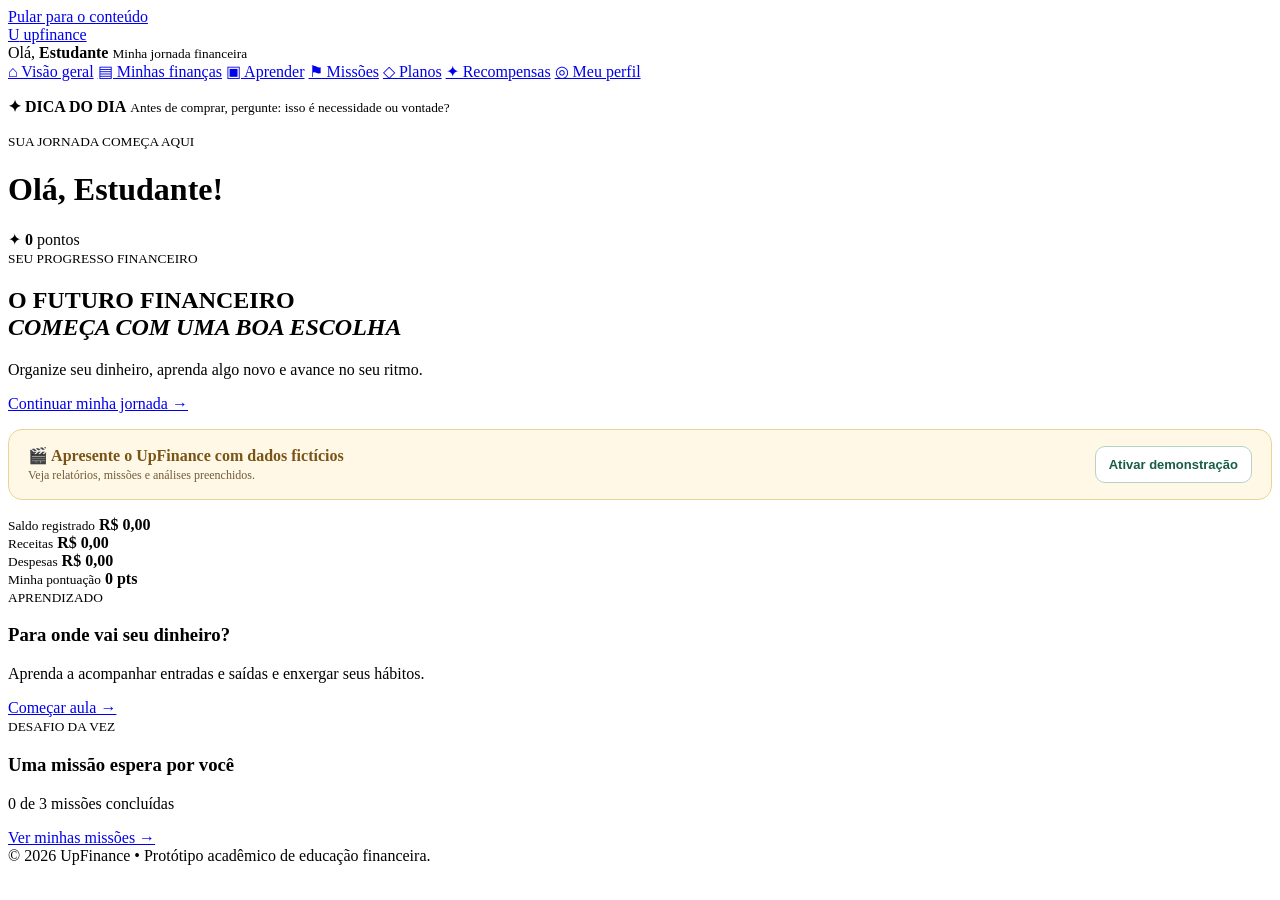
==== index.html @ fea86333 "Create index.html for UpFinance application This HTML file serves as the main structure for the UpFi" ====
<!doctype html>
<html lang="pt-BR">
<head>
  <meta charset="utf-8">
  <meta name="viewport" content="width=device-width, initial-scale=1">
  <meta name="description" content="UpFinance — Educação financeira para crianças, jovens e adultos.">
  <title>UpFinance • Educação Financeira</title>
  <link rel="stylesheet" href="style.css">
</head>

<body>
  <a class="skip" href="#main">Pular para o conteúdo</a>

  <aside>
    <a class="logo" href="index.html">
      <span class="logo-mark">U</span>
      upfinance
    </a>

    <div class="user">
      Olá, <strong id="sideName">Estudante</strong>
      <small>Minha jornada financeira</small>
    </div>

    <nav aria-label="Navegação principal">
      <a href="index.html" class="active" aria-current="page">⌂ Visão geral</a>
      <a href="financas.html">▤ Minhas finanças</a>
      <a href="aprender.html">▣ Aprender</a>
      <a href="missoes.html">⚑ Missões</a>
      <a href="planos.html">◇ Planos</a>
      <a href="recompensas.html">✦ Recompensas</a>
      <a href="perfil.html">◎ Meu perfil</a>
    </nav>

    <p class="tip">
      <strong>✦ DICA DO DIA</strong>
      <small id="tipText">
        Antes de comprar, pergunte: isso é necessidade ou vontade?
      </small>
    </p>
  </aside>

  <main id="main">
    <header>
      <div>
        <small>SUA JORNADA COMEÇA AQUI</small>
        <h1 id="hello">Olá!</h1>
      </div>
      <div class="points" aria-live="polite">
        ✦ <b id="pointsTop">0</b> pontos
      </div>
    </header>

    <section id="home">
      <div class="hero">
        <small>SEU PROGRESSO FINANCEIRO</small>
        <h2>
          O FUTURO FINANCEIRO
<br>
          <em>COMEÇA COM UMA
BOA ESCOLHA</em>
        </h2>
        <p>
          Organize seu dinheiro, aprenda algo novo
          e avance no seu ritmo.
        </p>
        <a class="btn light" href="missoes.html">
          Continuar minha jornada →
        </a>
      </div>

      <div class="stats">
        <article>
          <small>Saldo registrado</small>
          <b id="balance">R$ 0,00</b>
        </article>
        <article>
          <small>Receitas</small>
          <b id="income" class="in">R$ 0,00</b>
        </article>
        <article>
          <small>Despesas</small>
          <b id="expense" class="out">R$ 0,00</b>
        </article>
        <article>
          <small>Minha pontuação</small>
          <b id="points">0 pts</b>
        </article>
      </div>

      <div class="grid">
        <article class="card">
          <small>APRENDIZADO</small>
          <h3>Para onde vai seu dinheiro?</h3>
          <p>
            Aprenda a acompanhar entradas e saídas
            e enxergar seus hábitos.
          </p>
          <a href="trilha.html?tipo=teens">
            Começar aula →
          </a>
        </article>

        <article class="card">
          <small>DESAFIO DA VEZ</small>
          <h3>Uma missão espera por você</h3>
          <div class="bar" id="progressWrap"
               role="progressbar"
               aria-valuemin="0"
               aria-valuemax="3">
            <i id="progress"></i>
          </div>
          <p id="progressText">
            0 de 3 missões concluídas
          </p>
          <a href="missoes.html">Ver minhas missões →</a>
        </article>
      </div>
    </section>

    <!-- FINANÇAS -->
    

    <!-- APRENDER -->
    

    
    

    <!-- PLANOS -->


    <!-- RECOMPENSAS -->
    

    <!-- PERFIL -->
    

    <footer>
      © 2026 UpFinance • Protótipo acadêmico de educação financeira.
    </footer>
  </main>

  <div id="toast" aria-live="polite"></div>
  <script src="../JavaScript/script.js"></script>
<script src="../JavaScript/insights.js"></script>

  <script>
  document
    .querySelectorAll("[data-plan]")
    .forEach(function (button) {
      button.addEventListener("click", function () {
        document.getElementById("plansMessage").textContent =
          "Plano " +
          button.dataset.plan +
          " selecionado para demonstração. " +
          "Nenhuma cobrança será realizada.";
      });
    });
</script>
</body>
</html>
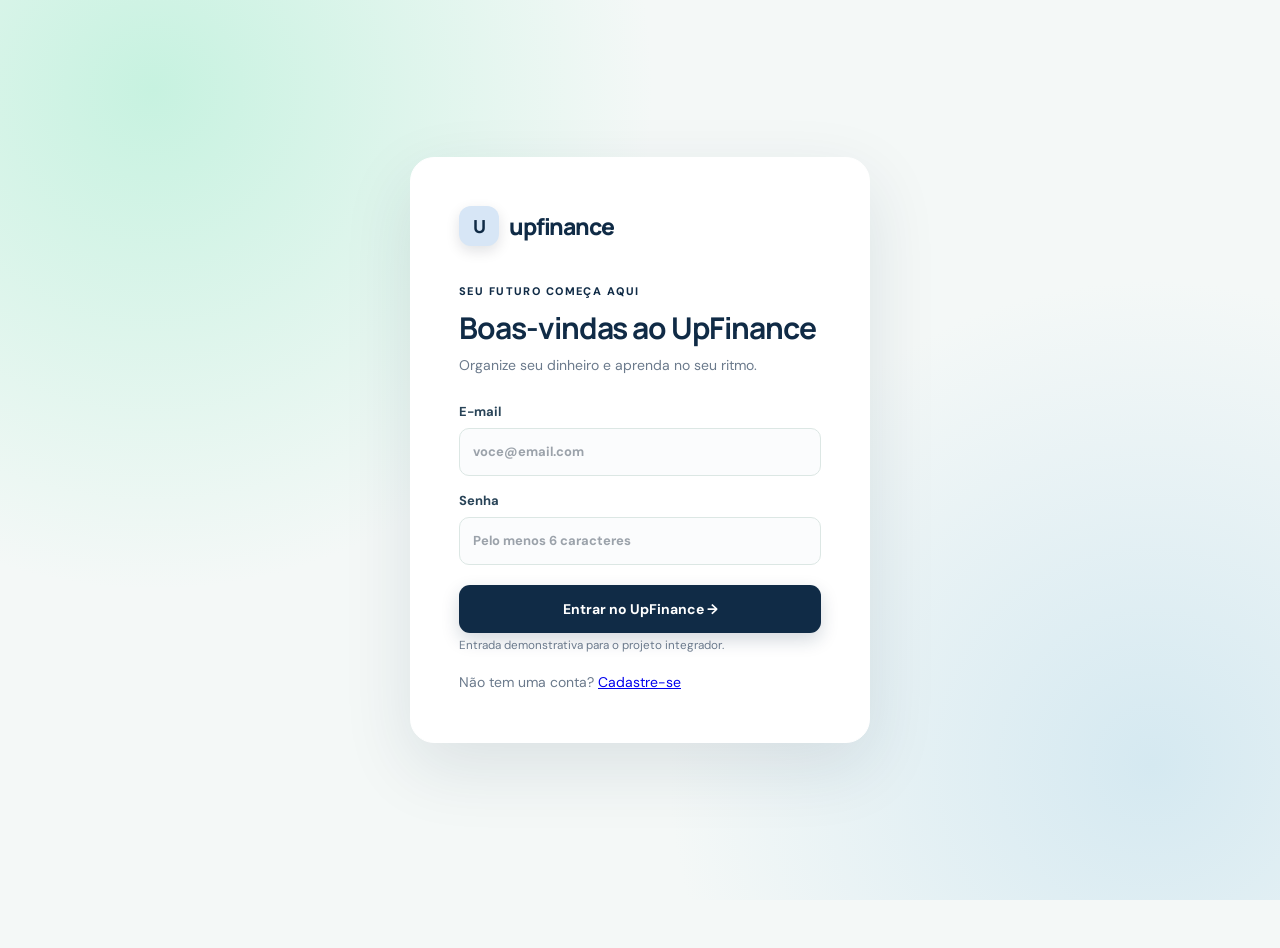
==== commit 4d5a88eb: "Update index.html" ====
--- a/index.html
+++ b/index.html
@@ -1,163 +1,26 @@
-
 <!doctype html>
 <html lang="pt-BR">
 <head>
   <meta charset="utf-8">
-  <meta name="viewport" content="width=device-width, initial-scale=1">
-  <meta name="description" content="UpFinance — Educação financeira para crianças, jovens e adultos.">
-  <title>UpFinance • Educação Financeira</title>
-  <link rel="stylesheet" href="style.css">
+
+  <meta
+    name="viewport"
+    content="width=device-width, initial-scale=1"
+  >
+
+  <meta
+    http-equiv="refresh"
+    content="0; url=HTML%20e%20CSS/login.html"
+  >
+
+  <title>UpFinance</title>
 </head>
 
 <body>
-  <a class="skip" href="#main">Pular para o conteúdo</a>
+  <p>Carregando o UpFinance...</p>
 
-  <aside>
-    <a class="logo" href="index.html">
-      <span class="logo-mark">U</span>
-      upfinance
-    </a>
-
-    <div class="user">
-      Olá, <strong id="sideName">Estudante</strong>
-      <small>Minha jornada financeira</small>
-    </div>
-
-    <nav aria-label="Navegação principal">
-      <a href="index.html" class="active" aria-current="page">⌂ Visão geral</a>
-      <a href="financas.html">▤ Minhas finanças</a>
-      <a href="aprender.html">▣ Aprender</a>
-      <a href="missoes.html">⚑ Missões</a>
-      <a href="planos.html">◇ Planos</a>
-      <a href="recompensas.html">✦ Recompensas</a>
-      <a href="perfil.html">◎ Meu perfil</a>
-    </nav>
-
-    <p class="tip">
-      <strong>✦ DICA DO DIA</strong>
-      <small id="tipText">
-        Antes de comprar, pergunte: isso é necessidade ou vontade?
-      </small>
-    </p>
-  </aside>
-
-  <main id="main">
-    <header>
-      <div>
-        <small>SUA JORNADA COMEÇA AQUI</small>
-        <h1 id="hello">Olá!</h1>
-      </div>
-      <div class="points" aria-live="polite">
-        ✦ <b id="pointsTop">0</b> pontos
-      </div>
-    </header>
-
-    <section id="home">
-      <div class="hero">
-        <small>SEU PROGRESSO FINANCEIRO</small>
-        <h2>
-          O FUTURO FINANCEIRO
-<br>
-          <em>COMEÇA COM UMA
-BOA ESCOLHA</em>
-        </h2>
-        <p>
-          Organize seu dinheiro, aprenda algo novo
-          e avance no seu ritmo.
-        </p>
-        <a class="btn light" href="missoes.html">
-          Continuar minha jornada →
-        </a>
-      </div>
-
-      <div class="stats">
-        <article>
-          <small>Saldo registrado</small>
-          <b id="balance">R$ 0,00</b>
-        </article>
-        <article>
-          <small>Receitas</small>
-          <b id="income" class="in">R$ 0,00</b>
-        </article>
-        <article>
-          <small>Despesas</small>
-          <b id="expense" class="out">R$ 0,00</b>
-        </article>
-        <article>
-          <small>Minha pontuação</small>
-          <b id="points">0 pts</b>
-        </article>
-      </div>
-
-      <div class="grid">
-        <article class="card">
-          <small>APRENDIZADO</small>
-          <h3>Para onde vai seu dinheiro?</h3>
-          <p>
-            Aprenda a acompanhar entradas e saídas
-            e enxergar seus hábitos.
-          </p>
-          <a href="trilha.html?tipo=teens">
-            Começar aula →
-          </a>
-        </article>
-
-        <article class="card">
-          <small>DESAFIO DA VEZ</small>
-          <h3>Uma missão espera por você</h3>
-          <div class="bar" id="progressWrap"
-               role="progressbar"
-               aria-valuemin="0"
-               aria-valuemax="3">
-            <i id="progress"></i>
-          </div>
-          <p id="progressText">
-            0 de 3 missões concluídas
-          </p>
-          <a href="missoes.html">Ver minhas missões →</a>
-        </article>
-      </div>
-    </section>
-
-    <!-- FINANÇAS -->
-    
-
-    <!-- APRENDER -->
-    
-
-    
-    
-
-    <!-- PLANOS -->
-
-
-    <!-- RECOMPENSAS -->
-    
-
-    <!-- PERFIL -->
-    
-
-    <footer>
-      © 2026 UpFinance • Protótipo acadêmico de educação financeira.
-    </footer>
-  </main>
-
-  <div id="toast" aria-live="polite"></div>
-  <script src="../JavaScript/script.js"></script>
-<script src="../JavaScript/insights.js"></script>
-
-  <script>
-  document
-    .querySelectorAll("[data-plan]")
-    .forEach(function (button) {
-      button.addEventListener("click", function () {
-        document.getElementById("plansMessage").textContent =
-          "Plano " +
-          button.dataset.plan +
-          " selecionado para demonstração. " +
-          "Nenhuma cobrança será realizada.";
-      });
-    });
-</script>
+  <a href="HTML%20e%20CSS/login.html">
+    Clique aqui se o site não abrir
+  </a>
 </body>
 </html>
